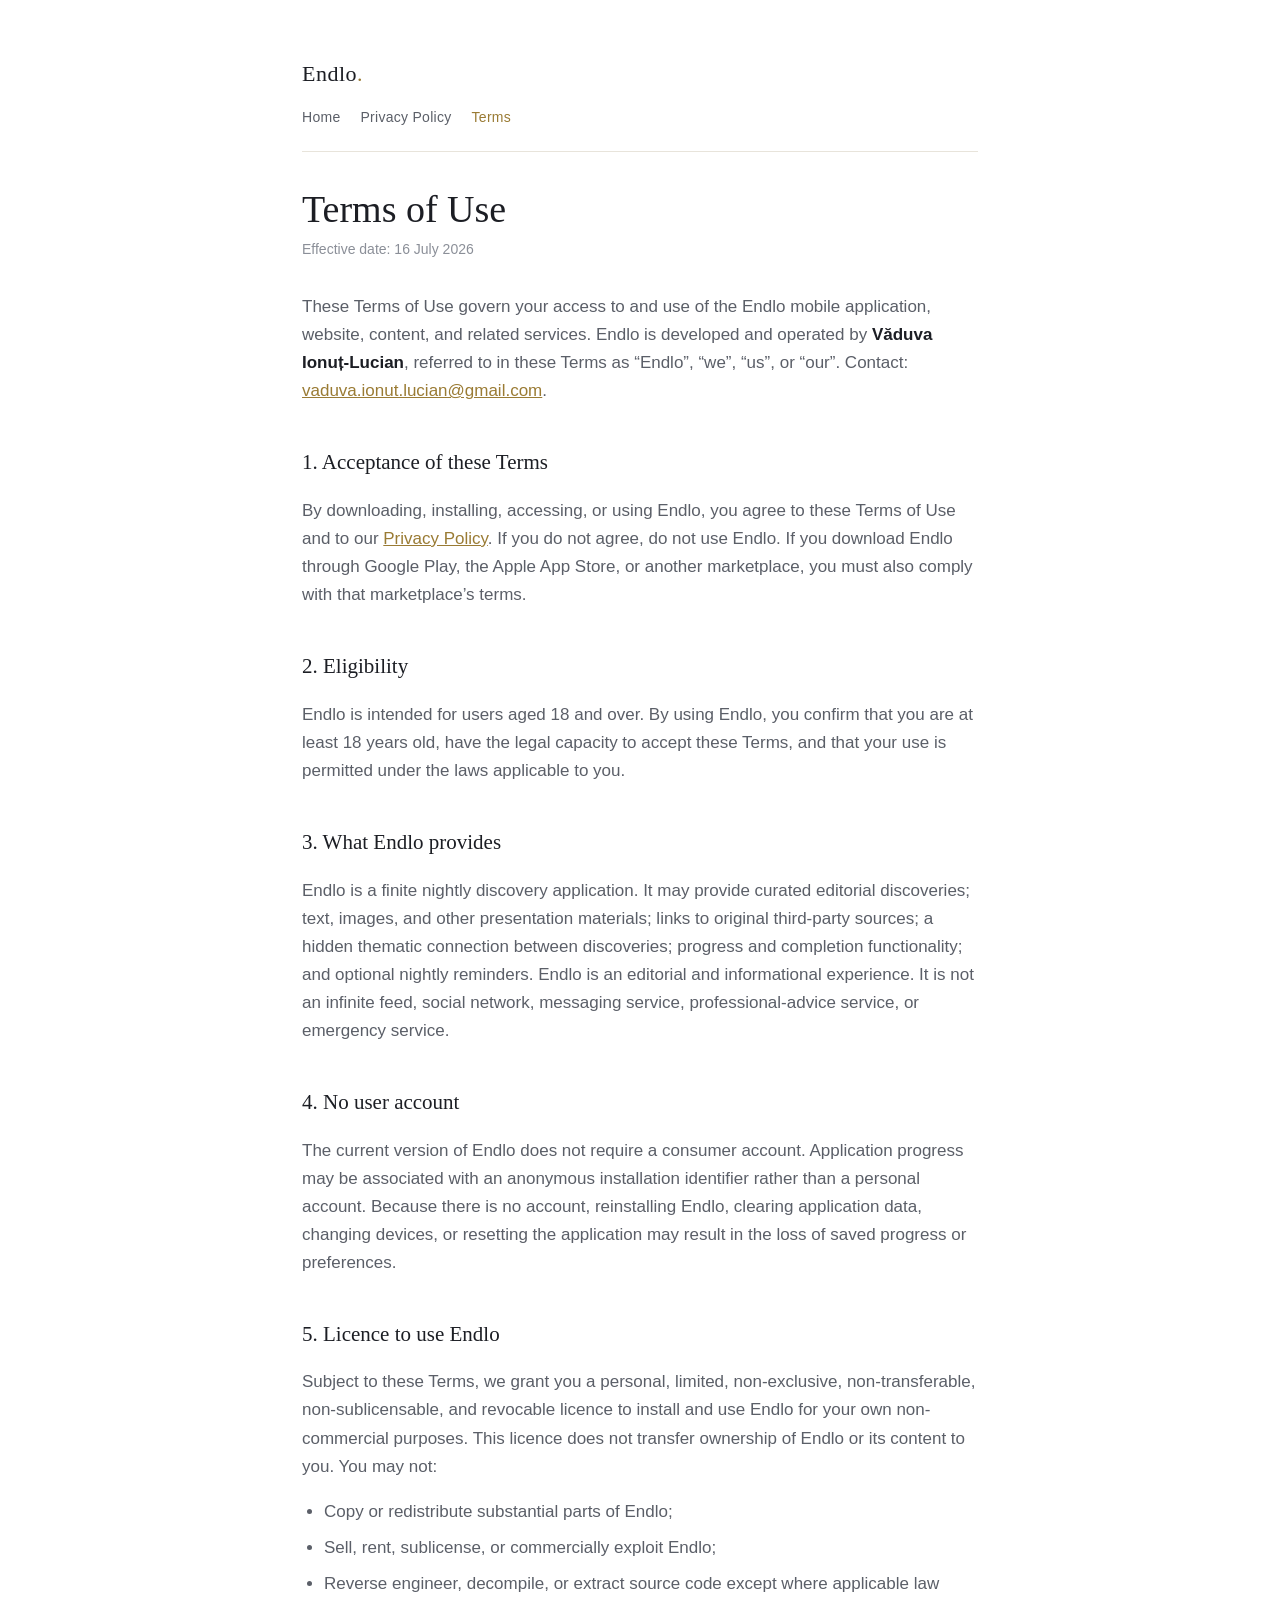
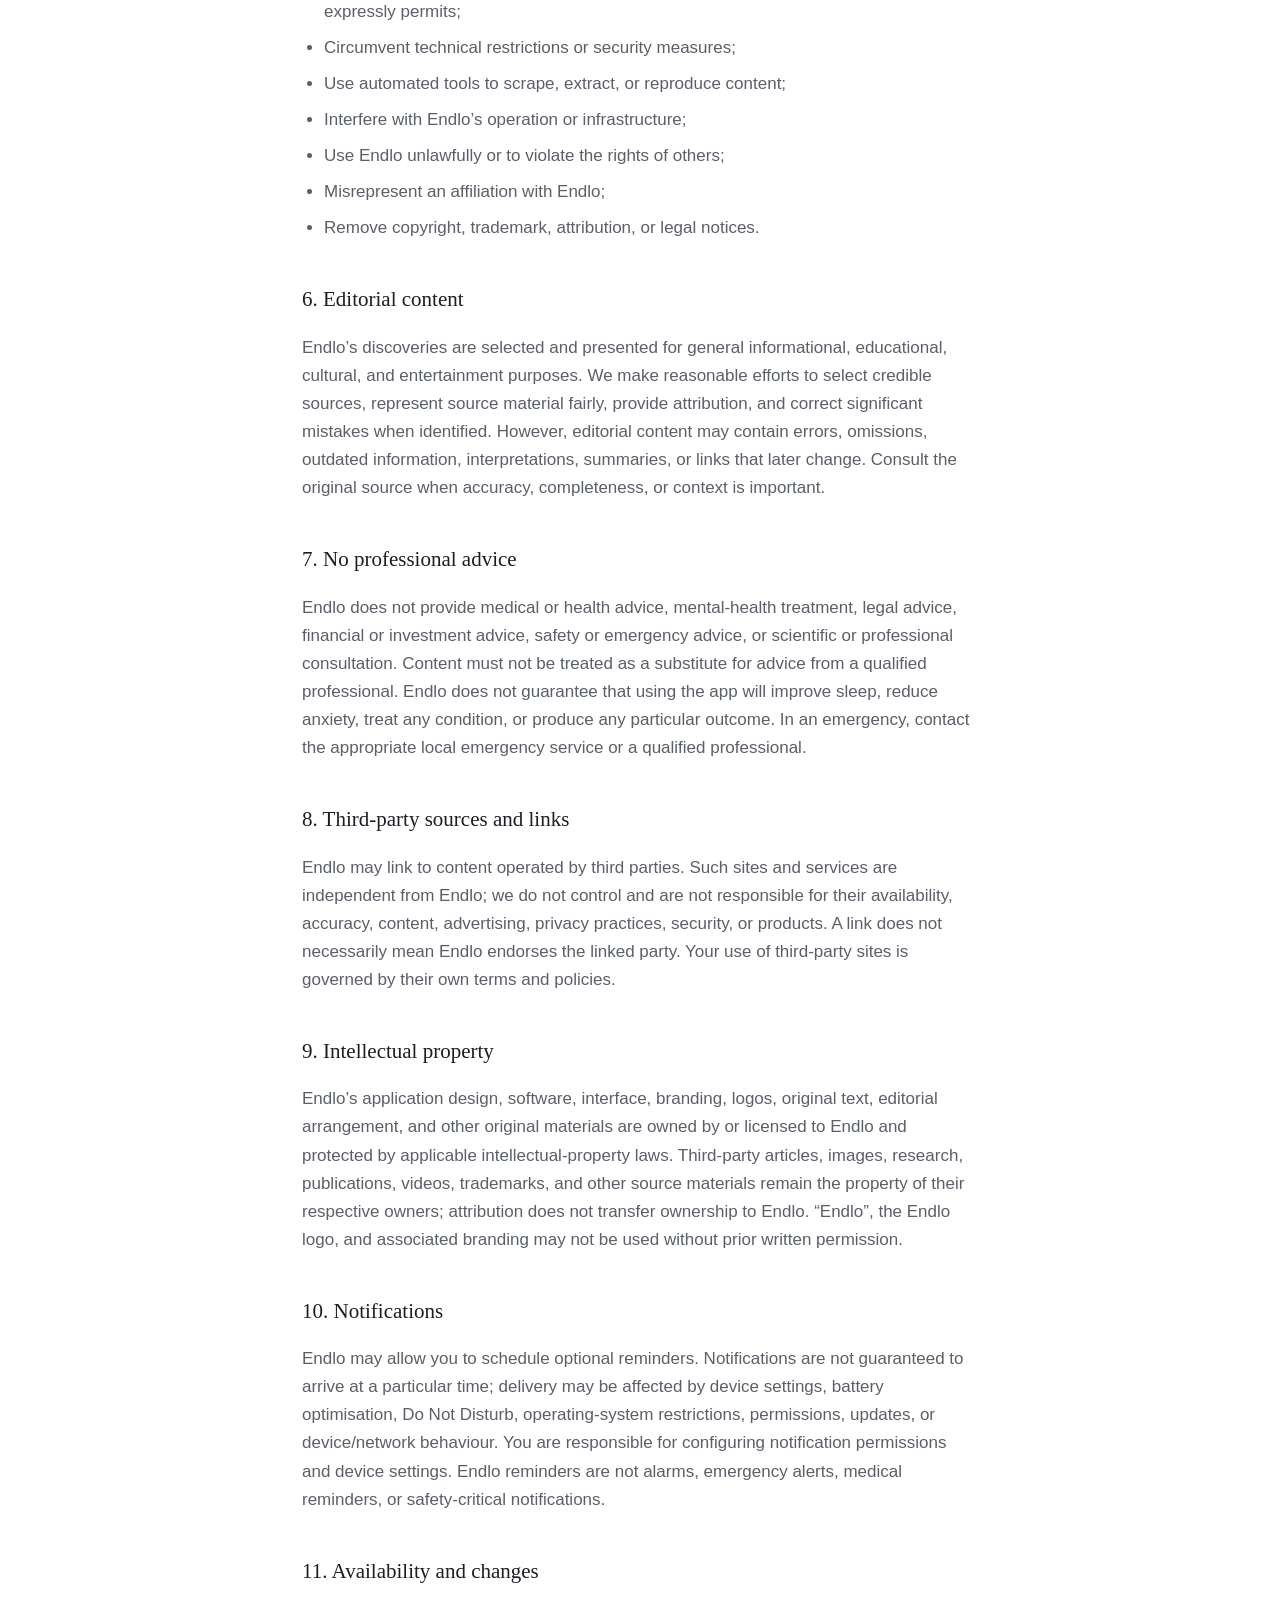
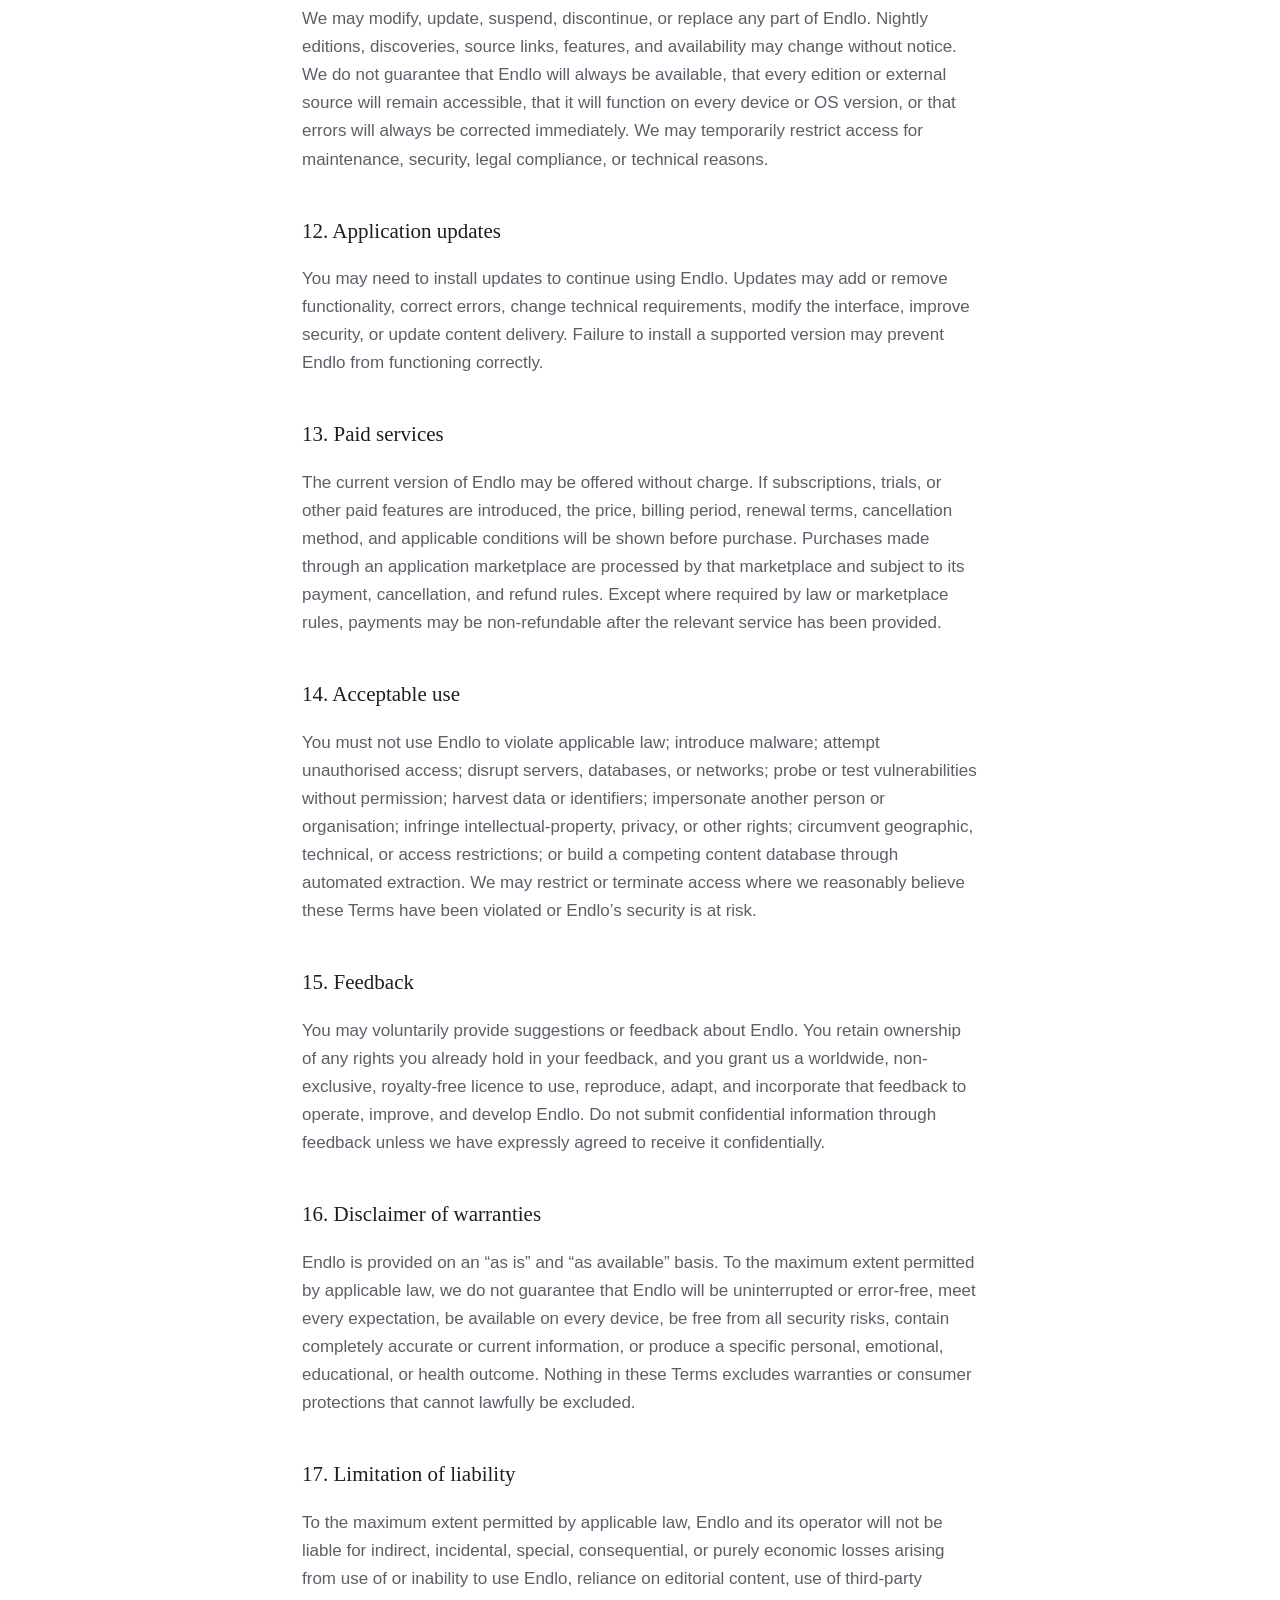
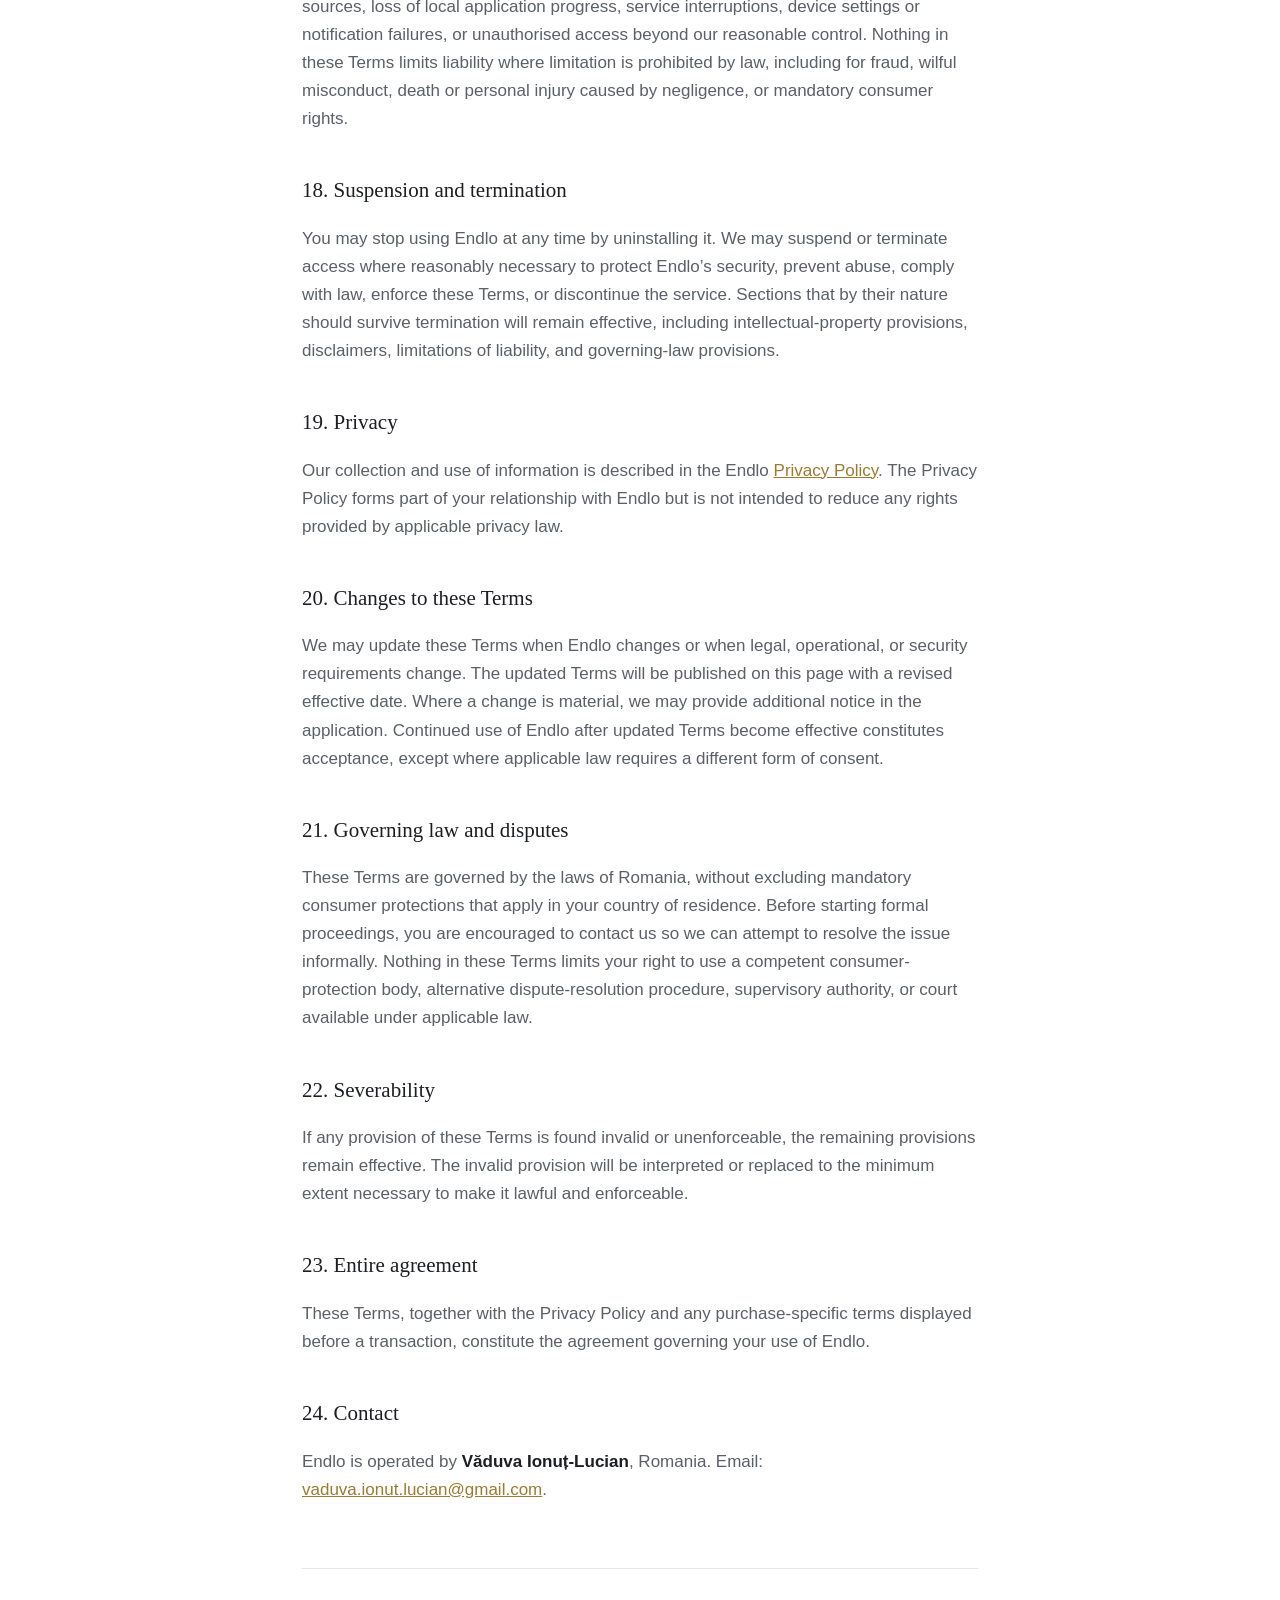
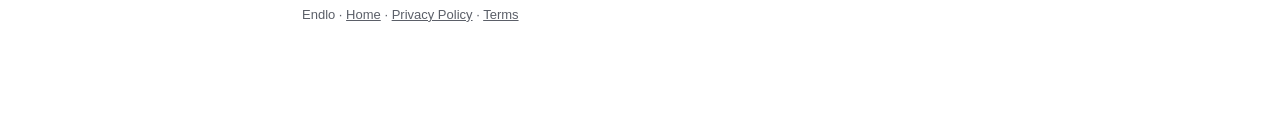
==== legal/index.html @ 4ee92aa4 "Endlo legal pages: privacy policy and terms of use" ====
<!doctype html>
<html lang="en">
<head>
<meta charset="utf-8" />
<meta name="viewport" content="width=device-width, initial-scale=1" />
<title>Terms of Use — Endlo</title>
<meta name="description" content="Terms of Use for the Endlo mobile app." />
<link rel="stylesheet" href="../style.css" />
</head>
<body>
<div class="wrap">
  <header>
    <a class="brand" href="../">Endlo<span class="dot">.</span></a>
    <nav>
      <a href="../">Home</a>
      <a href="../policy/">Privacy Policy</a>
      <a href="./" class="active">Terms</a>
    </nav>
  </header>

  <main>
    <h1>Terms of Use</h1>
    <p class="eff">Effective date: 16 July 2026</p>

    <p>These Terms of Use govern your access to and use of the Endlo mobile application, website, content, and related services. Endlo is developed and operated by <strong>Văduva Ionuț-Lucian</strong>, referred to in these Terms as “Endlo”, “we”, “us”, or “our”. Contact: <a href="mailto:vaduva.ionut.lucian@gmail.com">vaduva.ionut.lucian@gmail.com</a>.</p>

    <h2>1. Acceptance of these Terms</h2>
    <p>By downloading, installing, accessing, or using Endlo, you agree to these Terms of Use and to our <a href="../policy/">Privacy Policy</a>. If you do not agree, do not use Endlo. If you download Endlo through Google Play, the Apple App Store, or another marketplace, you must also comply with that marketplace’s terms.</p>

    <h2>2. Eligibility</h2>
    <p>Endlo is intended for users aged 18 and over. By using Endlo, you confirm that you are at least 18 years old, have the legal capacity to accept these Terms, and that your use is permitted under the laws applicable to you.</p>

    <h2>3. What Endlo provides</h2>
    <p>Endlo is a finite nightly discovery application. It may provide curated editorial discoveries; text, images, and other presentation materials; links to original third-party sources; a hidden thematic connection between discoveries; progress and completion functionality; and optional nightly reminders. Endlo is an editorial and informational experience. It is not an infinite feed, social network, messaging service, professional-advice service, or emergency service.</p>

    <h2>4. No user account</h2>
    <p>The current version of Endlo does not require a consumer account. Application progress may be associated with an anonymous installation identifier rather than a personal account. Because there is no account, reinstalling Endlo, clearing application data, changing devices, or resetting the application may result in the loss of saved progress or preferences.</p>

    <h2>5. Licence to use Endlo</h2>
    <p>Subject to these Terms, we grant you a personal, limited, non-exclusive, non-transferable, non-sublicensable, and revocable licence to install and use Endlo for your own non-commercial purposes. This licence does not transfer ownership of Endlo or its content to you. You may not:</p>
    <ul>
      <li>Copy or redistribute substantial parts of Endlo;</li>
      <li>Sell, rent, sublicense, or commercially exploit Endlo;</li>
      <li>Reverse engineer, decompile, or extract source code except where applicable law expressly permits;</li>
      <li>Circumvent technical restrictions or security measures;</li>
      <li>Use automated tools to scrape, extract, or reproduce content;</li>
      <li>Interfere with Endlo’s operation or infrastructure;</li>
      <li>Use Endlo unlawfully or to violate the rights of others;</li>
      <li>Misrepresent an affiliation with Endlo;</li>
      <li>Remove copyright, trademark, attribution, or legal notices.</li>
    </ul>

    <h2>6. Editorial content</h2>
    <p>Endlo’s discoveries are selected and presented for general informational, educational, cultural, and entertainment purposes. We make reasonable efforts to select credible sources, represent source material fairly, provide attribution, and correct significant mistakes when identified. However, editorial content may contain errors, omissions, outdated information, interpretations, summaries, or links that later change. Consult the original source when accuracy, completeness, or context is important.</p>

    <h2>7. No professional advice</h2>
    <p>Endlo does not provide medical or health advice, mental-health treatment, legal advice, financial or investment advice, safety or emergency advice, or scientific or professional consultation. Content must not be treated as a substitute for advice from a qualified professional. Endlo does not guarantee that using the app will improve sleep, reduce anxiety, treat any condition, or produce any particular outcome. In an emergency, contact the appropriate local emergency service or a qualified professional.</p>

    <h2>8. Third-party sources and links</h2>
    <p>Endlo may link to content operated by third parties. Such sites and services are independent from Endlo; we do not control and are not responsible for their availability, accuracy, content, advertising, privacy practices, security, or products. A link does not necessarily mean Endlo endorses the linked party. Your use of third-party sites is governed by their own terms and policies.</p>

    <h2>9. Intellectual property</h2>
    <p>Endlo’s application design, software, interface, branding, logos, original text, editorial arrangement, and other original materials are owned by or licensed to Endlo and protected by applicable intellectual-property laws. Third-party articles, images, research, publications, videos, trademarks, and other source materials remain the property of their respective owners; attribution does not transfer ownership to Endlo. “Endlo”, the Endlo logo, and associated branding may not be used without prior written permission.</p>

    <h2>10. Notifications</h2>
    <p>Endlo may allow you to schedule optional reminders. Notifications are not guaranteed to arrive at a particular time; delivery may be affected by device settings, battery optimisation, Do Not Disturb, operating-system restrictions, permissions, updates, or device/network behaviour. You are responsible for configuring notification permissions and device settings. Endlo reminders are not alarms, emergency alerts, medical reminders, or safety-critical notifications.</p>

    <h2>11. Availability and changes</h2>
    <p>We may modify, update, suspend, discontinue, or replace any part of Endlo. Nightly editions, discoveries, source links, features, and availability may change without notice. We do not guarantee that Endlo will always be available, that every edition or external source will remain accessible, that it will function on every device or OS version, or that errors will always be corrected immediately. We may temporarily restrict access for maintenance, security, legal compliance, or technical reasons.</p>

    <h2>12. Application updates</h2>
    <p>You may need to install updates to continue using Endlo. Updates may add or remove functionality, correct errors, change technical requirements, modify the interface, improve security, or update content delivery. Failure to install a supported version may prevent Endlo from functioning correctly.</p>

    <h2>13. Paid services</h2>
    <p>The current version of Endlo may be offered without charge. If subscriptions, trials, or other paid features are introduced, the price, billing period, renewal terms, cancellation method, and applicable conditions will be shown before purchase. Purchases made through an application marketplace are processed by that marketplace and subject to its payment, cancellation, and refund rules. Except where required by law or marketplace rules, payments may be non-refundable after the relevant service has been provided.</p>

    <h2>14. Acceptable use</h2>
    <p>You must not use Endlo to violate applicable law; introduce malware; attempt unauthorised access; disrupt servers, databases, or networks; probe or test vulnerabilities without permission; harvest data or identifiers; impersonate another person or organisation; infringe intellectual-property, privacy, or other rights; circumvent geographic, technical, or access restrictions; or build a competing content database through automated extraction. We may restrict or terminate access where we reasonably believe these Terms have been violated or Endlo’s security is at risk.</p>

    <h2>15. Feedback</h2>
    <p>You may voluntarily provide suggestions or feedback about Endlo. You retain ownership of any rights you already hold in your feedback, and you grant us a worldwide, non-exclusive, royalty-free licence to use, reproduce, adapt, and incorporate that feedback to operate, improve, and develop Endlo. Do not submit confidential information through feedback unless we have expressly agreed to receive it confidentially.</p>

    <h2>16. Disclaimer of warranties</h2>
    <p>Endlo is provided on an “as is” and “as available” basis. To the maximum extent permitted by applicable law, we do not guarantee that Endlo will be uninterrupted or error-free, meet every expectation, be available on every device, be free from all security risks, contain completely accurate or current information, or produce a specific personal, emotional, educational, or health outcome. Nothing in these Terms excludes warranties or consumer protections that cannot lawfully be excluded.</p>

    <h2>17. Limitation of liability</h2>
    <p>To the maximum extent permitted by applicable law, Endlo and its operator will not be liable for indirect, incidental, special, consequential, or purely economic losses arising from use of or inability to use Endlo, reliance on editorial content, use of third-party sources, loss of local application progress, service interruptions, device settings or notification failures, or unauthorised access beyond our reasonable control. Nothing in these Terms limits liability where limitation is prohibited by law, including for fraud, wilful misconduct, death or personal injury caused by negligence, or mandatory consumer rights.</p>

    <h2>18. Suspension and termination</h2>
    <p>You may stop using Endlo at any time by uninstalling it. We may suspend or terminate access where reasonably necessary to protect Endlo’s security, prevent abuse, comply with law, enforce these Terms, or discontinue the service. Sections that by their nature should survive termination will remain effective, including intellectual-property provisions, disclaimers, limitations of liability, and governing-law provisions.</p>

    <h2>19. Privacy</h2>
    <p>Our collection and use of information is described in the Endlo <a href="../policy/">Privacy Policy</a>. The Privacy Policy forms part of your relationship with Endlo but is not intended to reduce any rights provided by applicable privacy law.</p>

    <h2>20. Changes to these Terms</h2>
    <p>We may update these Terms when Endlo changes or when legal, operational, or security requirements change. The updated Terms will be published on this page with a revised effective date. Where a change is material, we may provide additional notice in the application. Continued use of Endlo after updated Terms become effective constitutes acceptance, except where applicable law requires a different form of consent.</p>

    <h2>21. Governing law and disputes</h2>
    <p>These Terms are governed by the laws of Romania, without excluding mandatory consumer protections that apply in your country of residence. Before starting formal proceedings, you are encouraged to contact us so we can attempt to resolve the issue informally. Nothing in these Terms limits your right to use a competent consumer-protection body, alternative dispute-resolution procedure, supervisory authority, or court available under applicable law.</p>

    <h2>22. Severability</h2>
    <p>If any provision of these Terms is found invalid or unenforceable, the remaining provisions remain effective. The invalid provision will be interpreted or replaced to the minimum extent necessary to make it lawful and enforceable.</p>

    <h2>23. Entire agreement</h2>
    <p>These Terms, together with the Privacy Policy and any purchase-specific terms displayed before a transaction, constitute the agreement governing your use of Endlo.</p>

    <h2>24. Contact</h2>
    <p>Endlo is operated by <strong>Văduva Ionuț-Lucian</strong>, Romania. Email: <a href="mailto:vaduva.ionut.lucian@gmail.com">vaduva.ionut.lucian@gmail.com</a>.</p>
  </main>

  <footer>
    <p>Endlo · <a href="../">Home</a> · <a href="../policy/">Privacy Policy</a> · <a href="./">Terms</a></p>
  </footer>
</div>
</body>
</html>
---- style.css ----
:root {
  --bg: #ffffff;
  --panel: #faf8f4;
  --ink: #1c1e24;
  --muted: #5b5f68;
  --faint: #8b8f98;
  --gold: #9a7b34;
  --rule: #e8e4db;
  --serif: Georgia, "Times New Roman", serif;
  --sans: -apple-system, BlinkMacSystemFont, "Segoe UI", Roboto, Helvetica, Arial, sans-serif;
}
@media (prefers-color-scheme: dark) {
  :root {
    --bg: #0e1118;
    --panel: #151922;
    --ink: #e9e5db;
    --muted: #a7aab2;
    --faint: #7c8089;
    --gold: #c9a45c;
    --rule: #262b36;
  }
}
* { box-sizing: border-box; }
html { -webkit-text-size-adjust: 100%; }
body {
  margin: 0;
  background: var(--bg);
  color: var(--ink);
  font-family: var(--sans);
  line-height: 1.65;
  font-size: 17px;
}
.wrap { max-width: 720px; margin: 0 auto; padding: 56px 22px 96px; }
header { border-bottom: 1px solid var(--rule); padding-bottom: 22px; margin-bottom: 36px; }
.brand {
  font-family: var(--serif);
  font-size: 22px;
  color: var(--ink);
  letter-spacing: 0.5px;
  text-decoration: none;
}
.brand .dot { color: var(--gold); }
nav { margin-top: 14px; display: flex; gap: 20px; flex-wrap: wrap; }
nav a { color: var(--muted); text-decoration: none; font-size: 14px; letter-spacing: 0.02em; }
nav a:hover, nav a.active { color: var(--gold); }
h1 {
  font-family: var(--serif);
  font-weight: 500;
  font-size: clamp(28px, 6vw, 38px);
  line-height: 1.15;
  margin: 0 0 6px;
  text-wrap: balance;
}
.eff { color: var(--faint); font-size: 14px; margin: 0 0 32px; }
h2 {
  font-family: var(--serif);
  font-weight: 500;
  font-size: 21px;
  margin: 40px 0 10px;
  color: var(--ink);
}
h3 { font-size: 16px; margin: 24px 0 6px; color: var(--ink); }
p, li { color: var(--muted); }
a { color: var(--gold); }
ul { padding-left: 22px; }
li { margin-bottom: 8px; }
strong { color: var(--ink); }
.lead { font-size: 18px; color: var(--ink); }
.card {
  background: var(--panel);
  border: 1px solid var(--rule);
  border-radius: 12px;
  padding: 20px 22px;
  margin: 26px 0;
}
.card p:last-child { margin-bottom: 0; }
footer {
  margin-top: 64px;
  padding-top: 22px;
  border-top: 1px solid var(--rule);
  color: var(--faint);
  font-size: 13px;
}
footer a { color: var(--muted); }
.home-links { display: flex; flex-direction: column; gap: 14px; margin-top: 30px; }
.home-links a {
  display: block;
  background: var(--panel);
  border: 1px solid var(--rule);
  border-radius: 12px;
  padding: 18px 20px;
  text-decoration: none;
  color: var(--ink);
  font-family: var(--serif);
  font-size: 19px;
}
.home-links a span { display: block; font-family: var(--sans); font-size: 14px; color: var(--muted); margin-top: 4px; }
.home-links a:hover { border-color: var(--gold); }
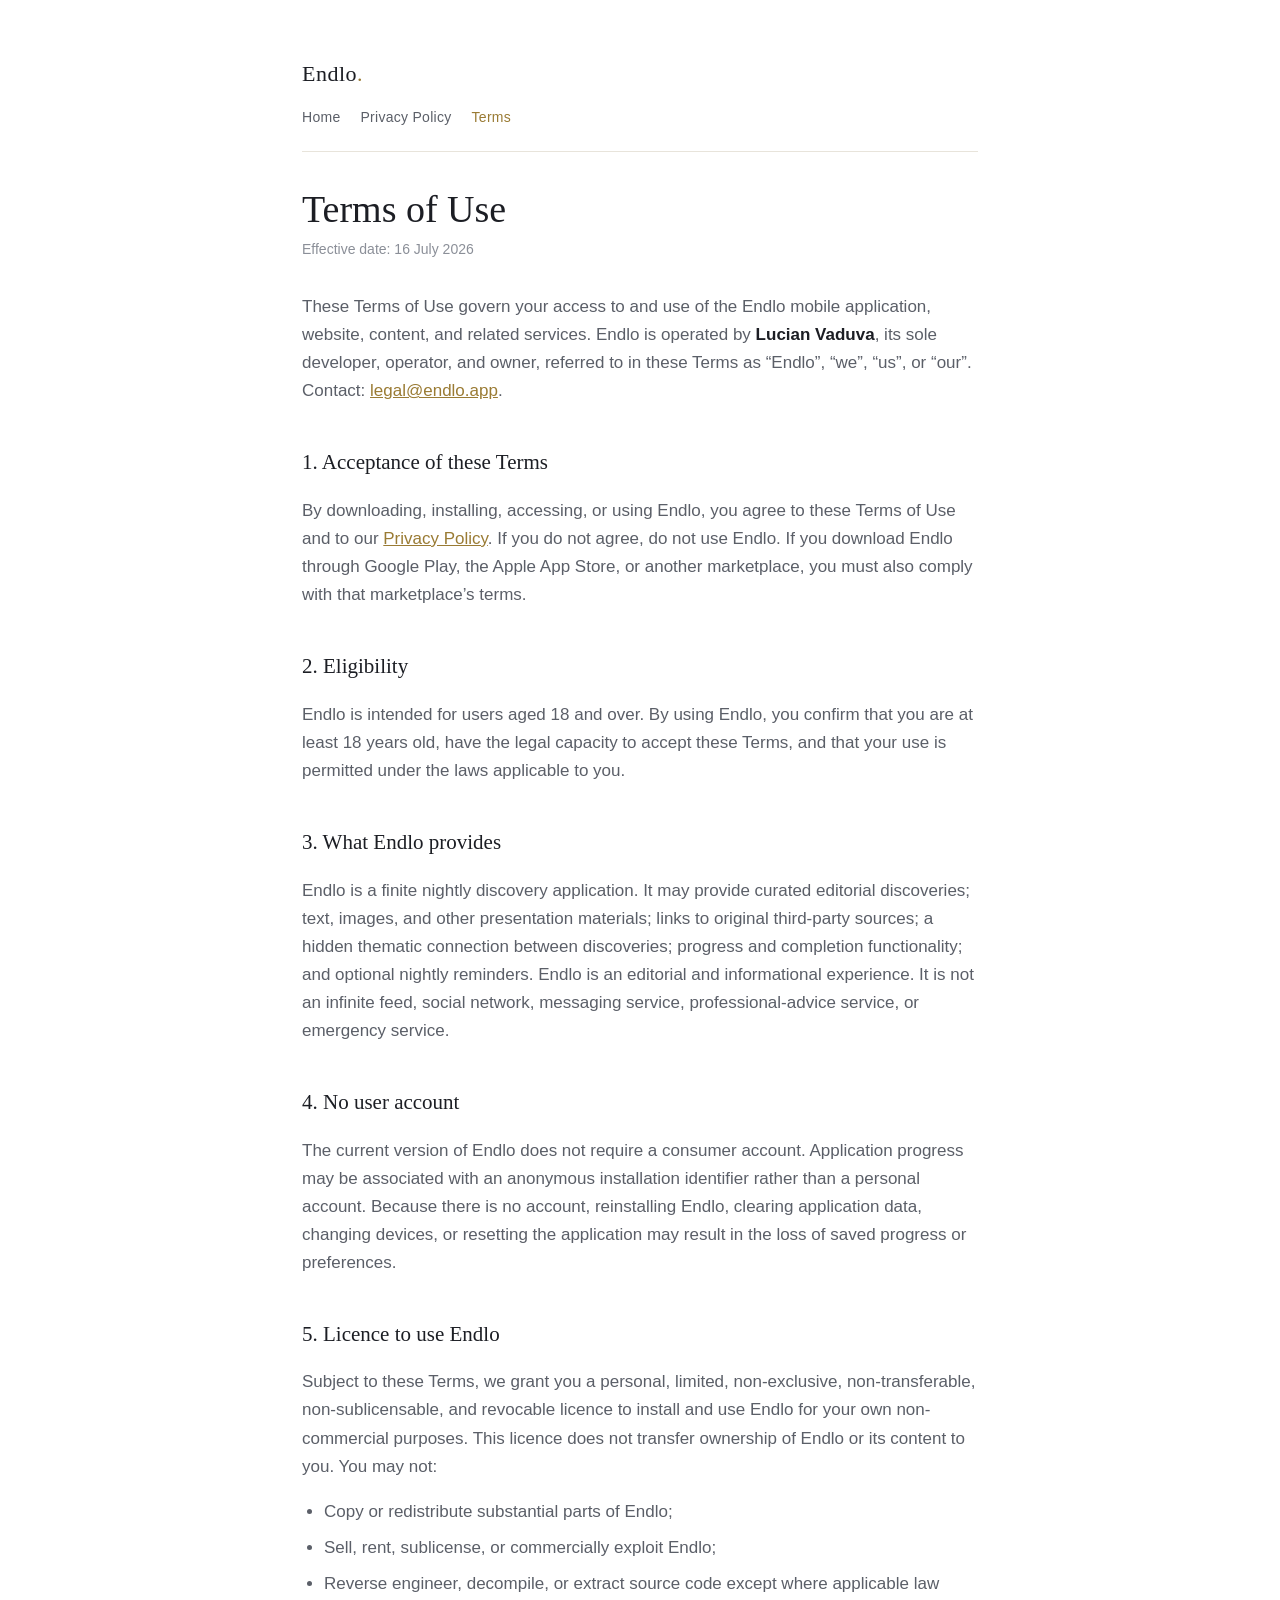
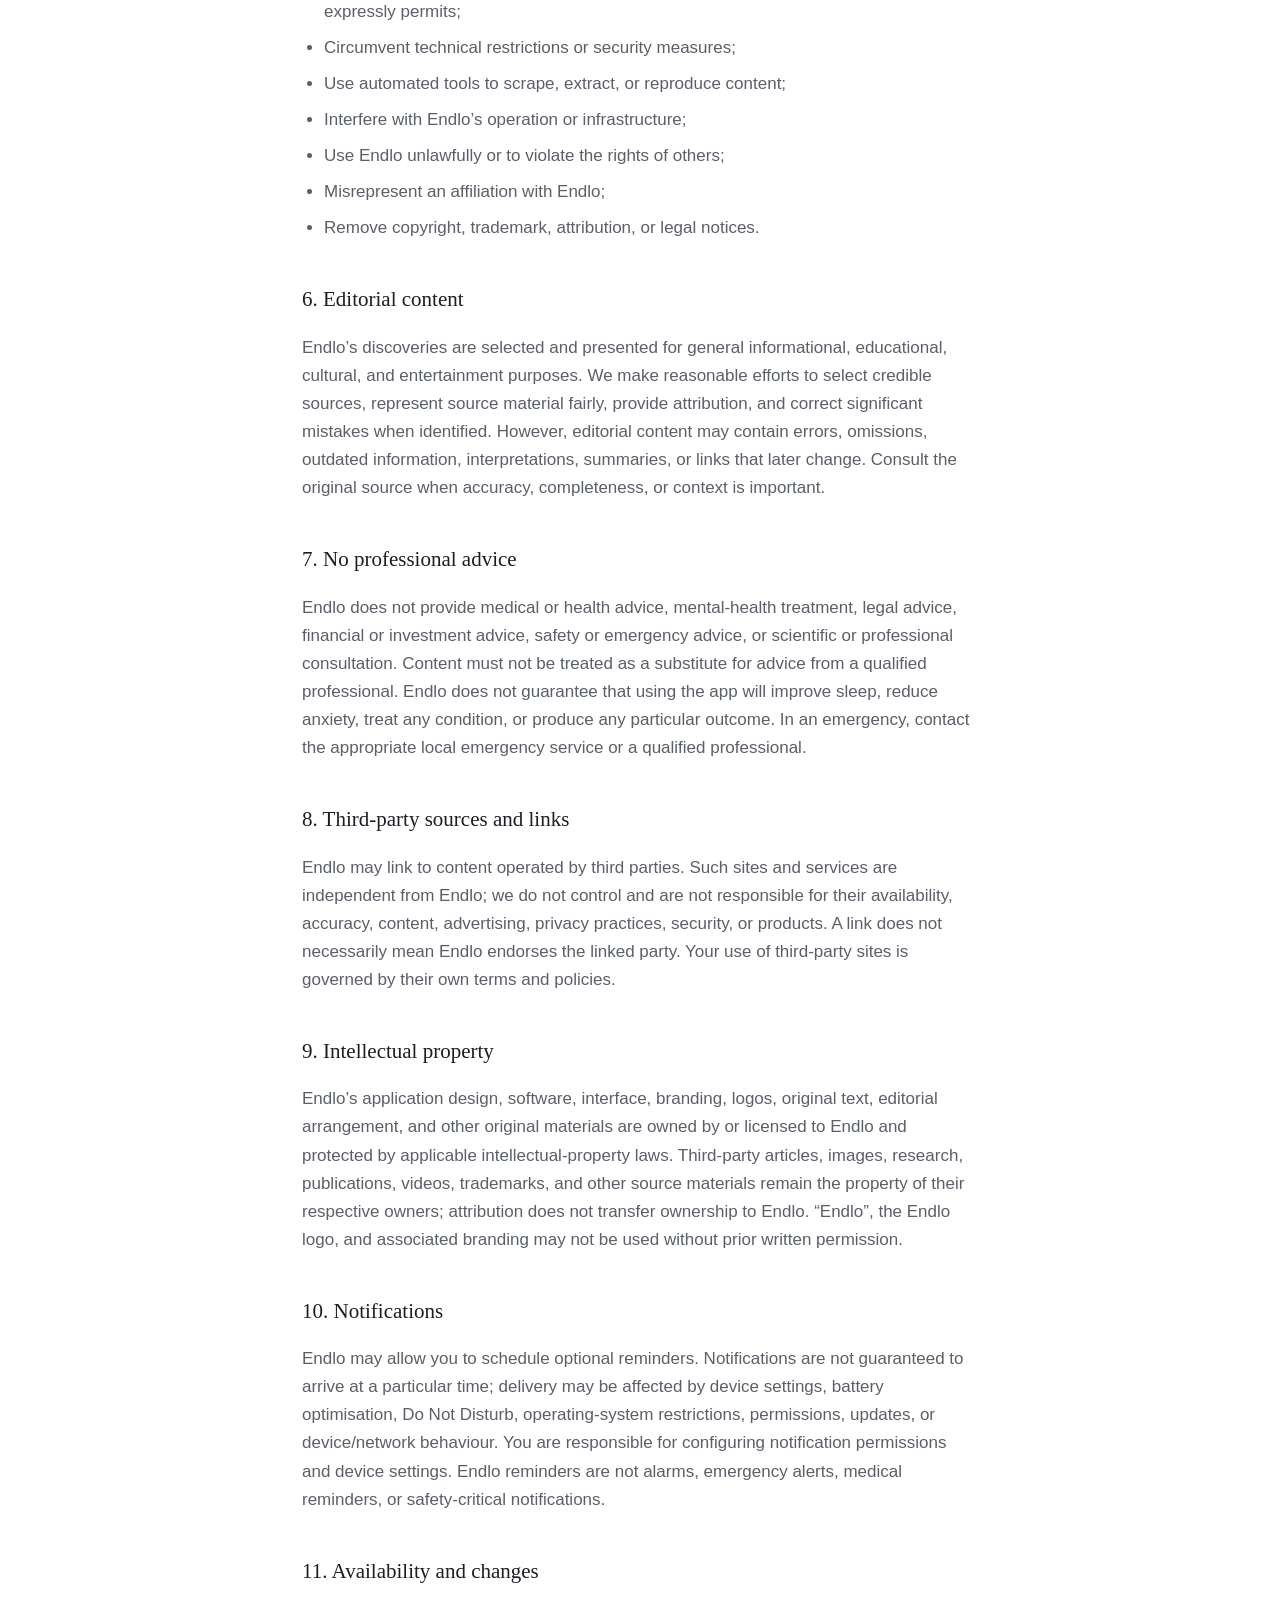
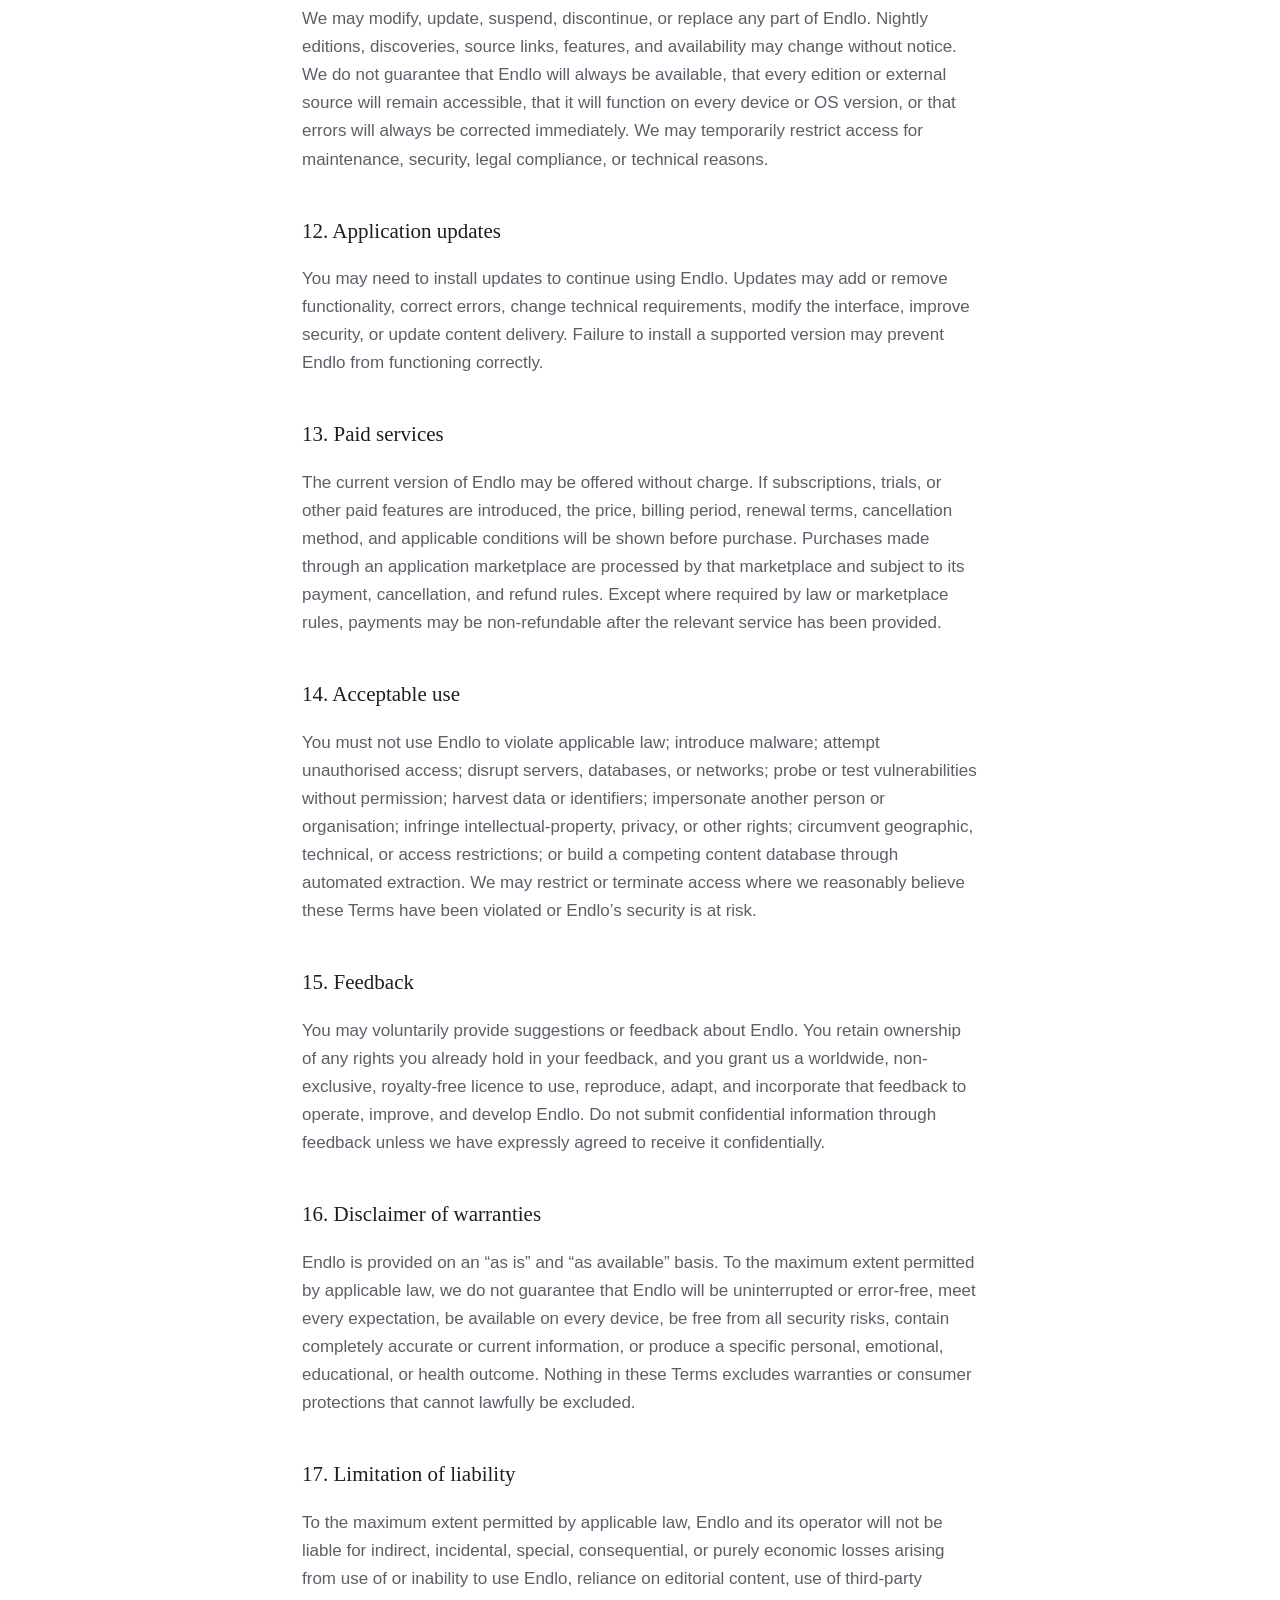
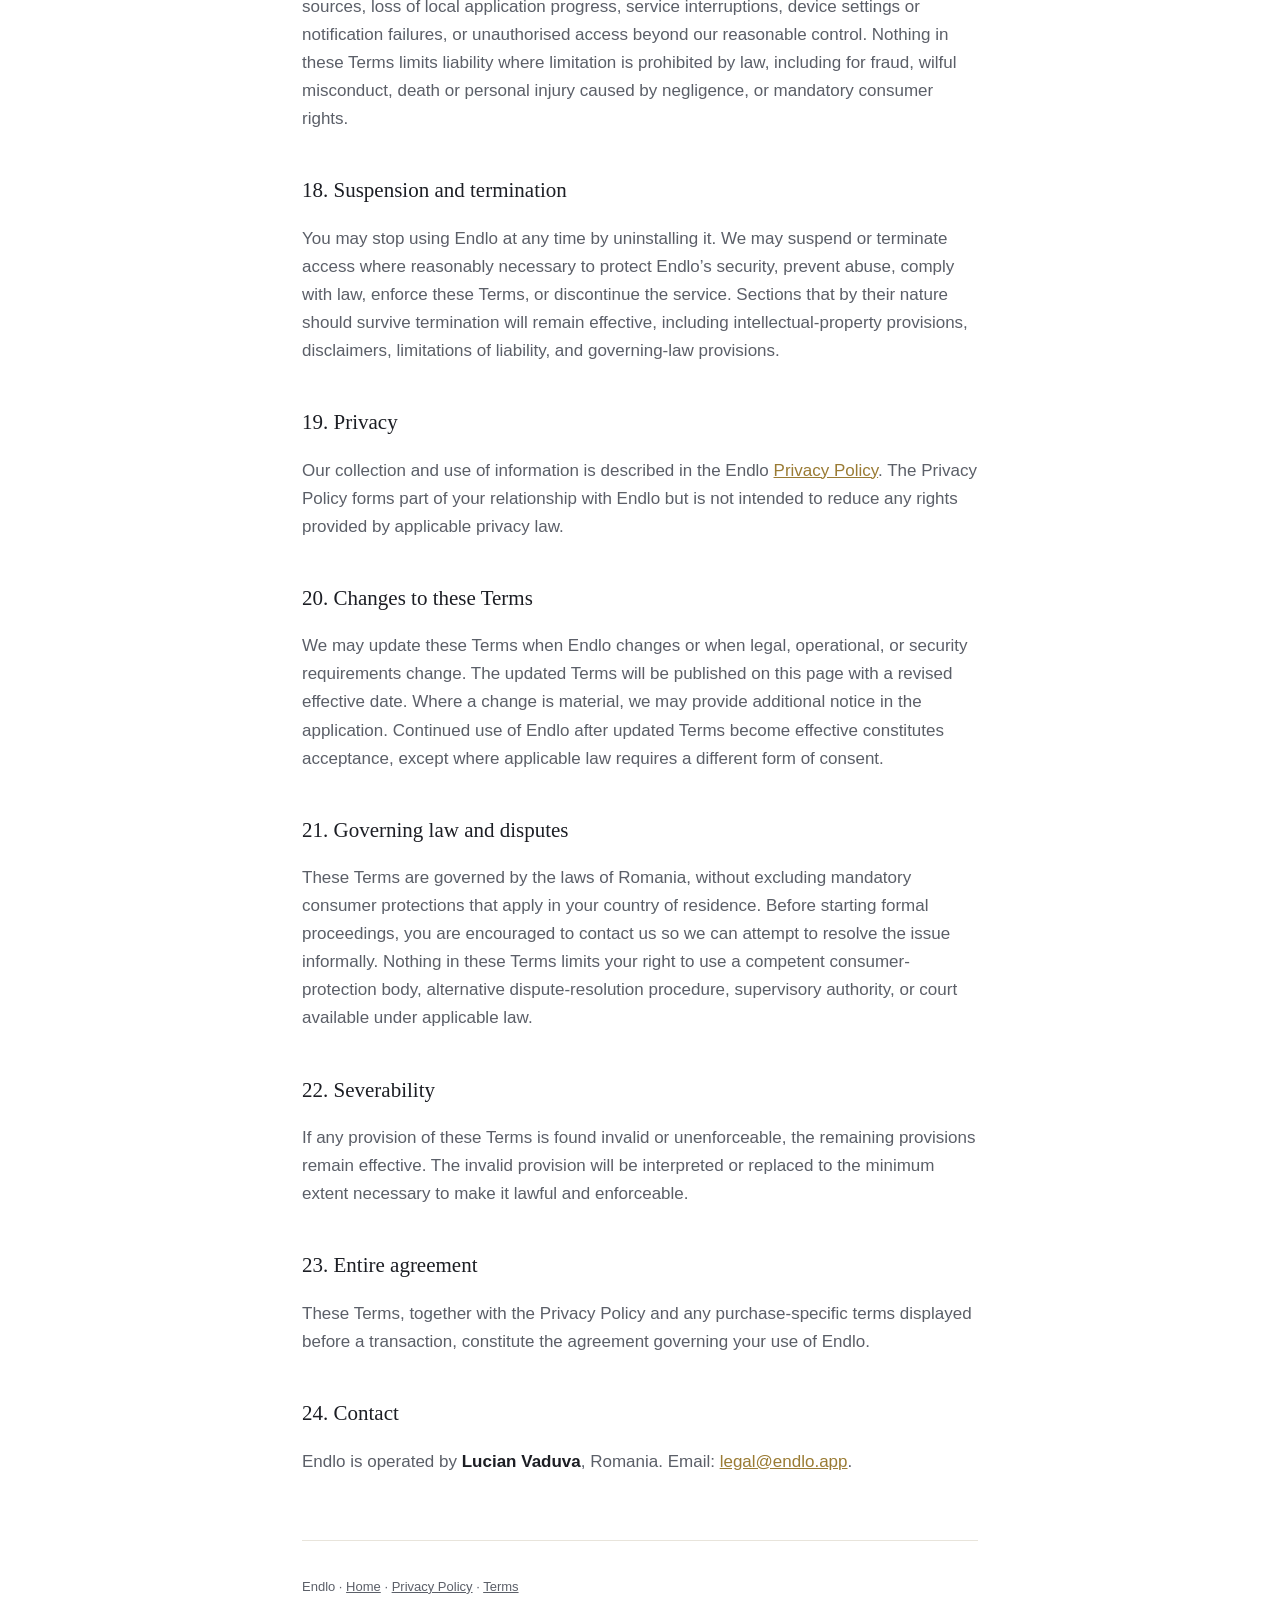
==== commit c83cd741: "Endlo identity, endlo.app emails, Cloudflare host - Name the operator as Lucian Vaduva (sole develop" ====
--- a/legal/index.html
+++ b/legal/index.html
@@ -22,7 +22,7 @@
     <h1>Terms of Use</h1>
     <p class="eff">Effective date: 16 July 2026</p>
 
-    <p>These Terms of Use govern your access to and use of the Endlo mobile application, website, content, and related services. Endlo is developed and operated by <strong>Văduva Ionuț-Lucian</strong>, referred to in these Terms as “Endlo”, “we”, “us”, or “our”. Contact: <a href="mailto:vaduva.ionut.lucian@gmail.com">vaduva.ionut.lucian@gmail.com</a>.</p>
+    <p>These Terms of Use govern your access to and use of the Endlo mobile application, website, content, and related services. Endlo is operated by <strong>Lucian Vaduva</strong>, its sole developer, operator, and owner, referred to in these Terms as “Endlo”, “we”, “us”, or “our”. Contact: <a href="mailto:legal@endlo.app">legal@endlo.app</a>.</p>
 
     <h2>1. Acceptance of these Terms</h2>
     <p>By downloading, installing, accessing, or using Endlo, you agree to these Terms of Use and to our <a href="../policy/">Privacy Policy</a>. If you do not agree, do not use Endlo. If you download Endlo through Google Play, the Apple App Store, or another marketplace, you must also comply with that marketplace’s terms.</p>
@@ -105,7 +105,7 @@
     <p>These Terms, together with the Privacy Policy and any purchase-specific terms displayed before a transaction, constitute the agreement governing your use of Endlo.</p>
 
     <h2>24. Contact</h2>
-    <p>Endlo is operated by <strong>Văduva Ionuț-Lucian</strong>, Romania. Email: <a href="mailto:vaduva.ionut.lucian@gmail.com">vaduva.ionut.lucian@gmail.com</a>.</p>
+    <p>Endlo is operated by <strong>Lucian Vaduva</strong>, Romania. Email: <a href="mailto:legal@endlo.app">legal@endlo.app</a>.</p>
   </main>
 
   <footer>
